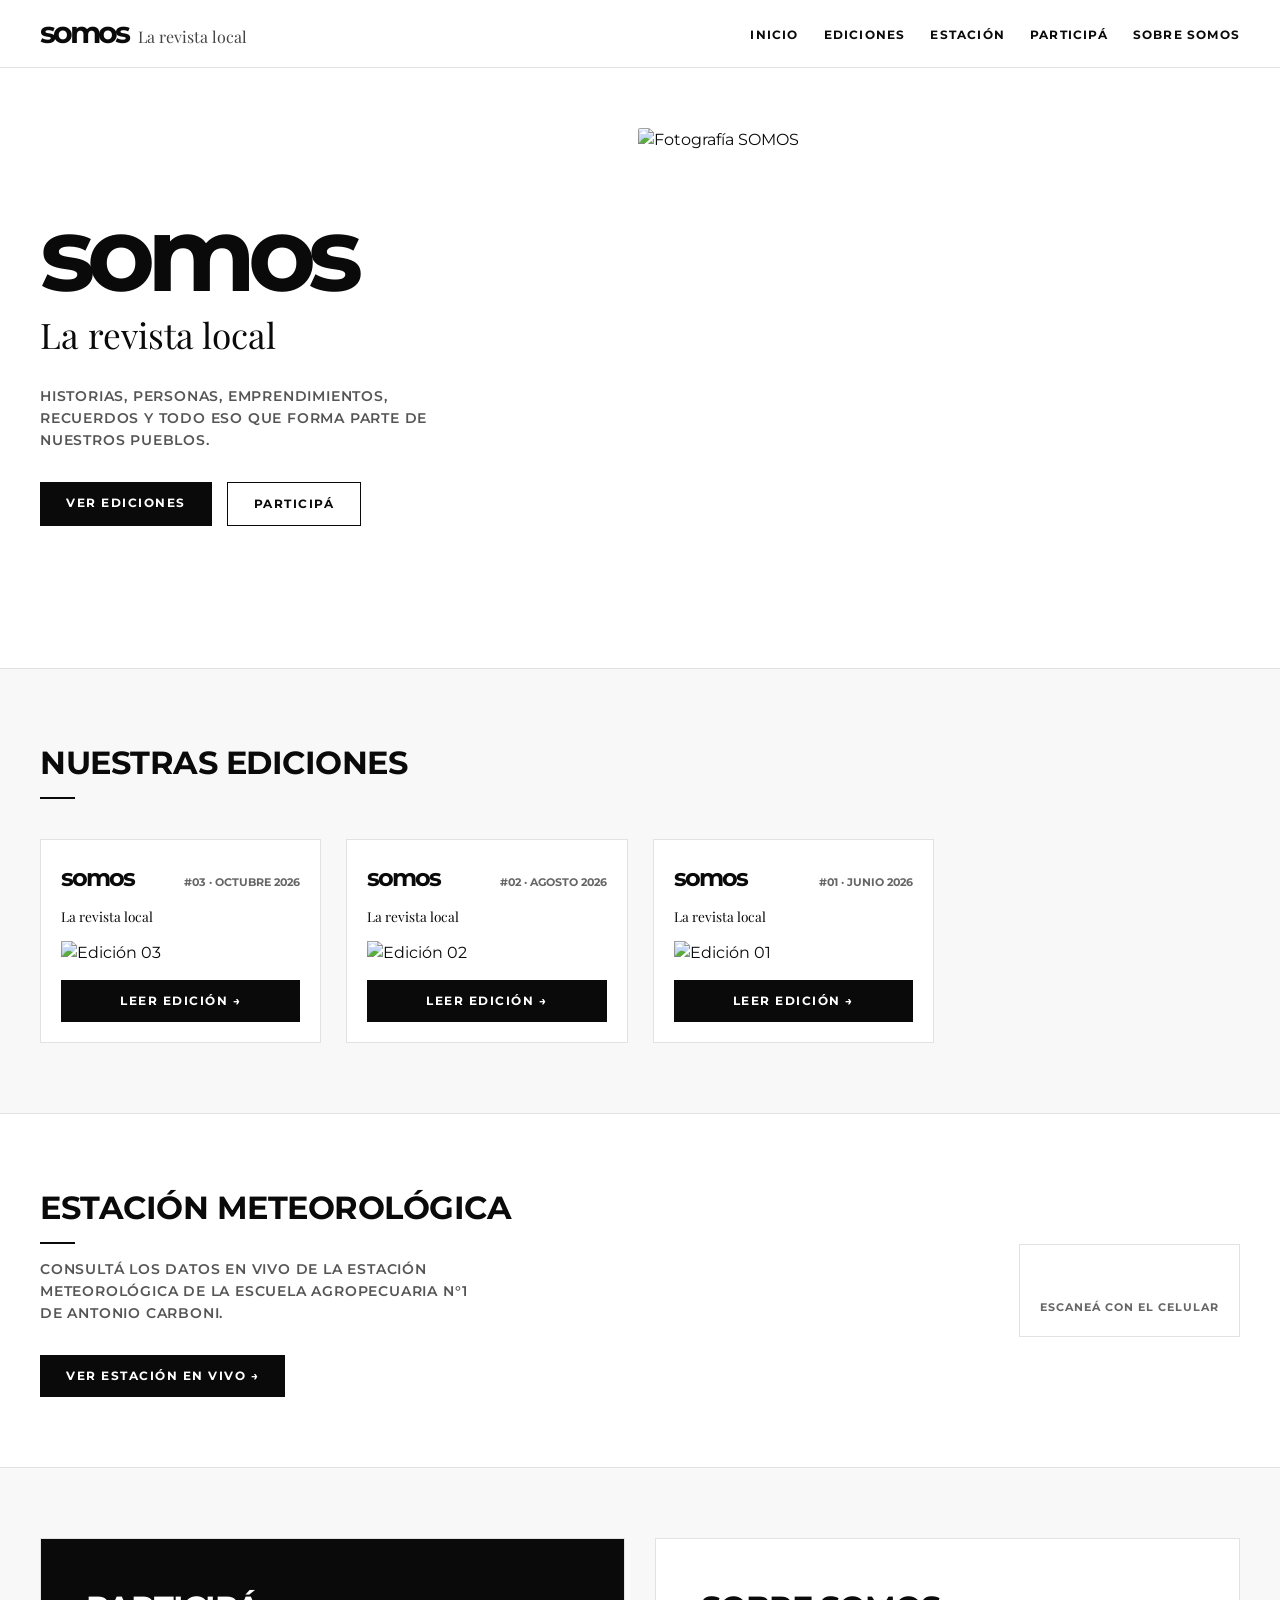
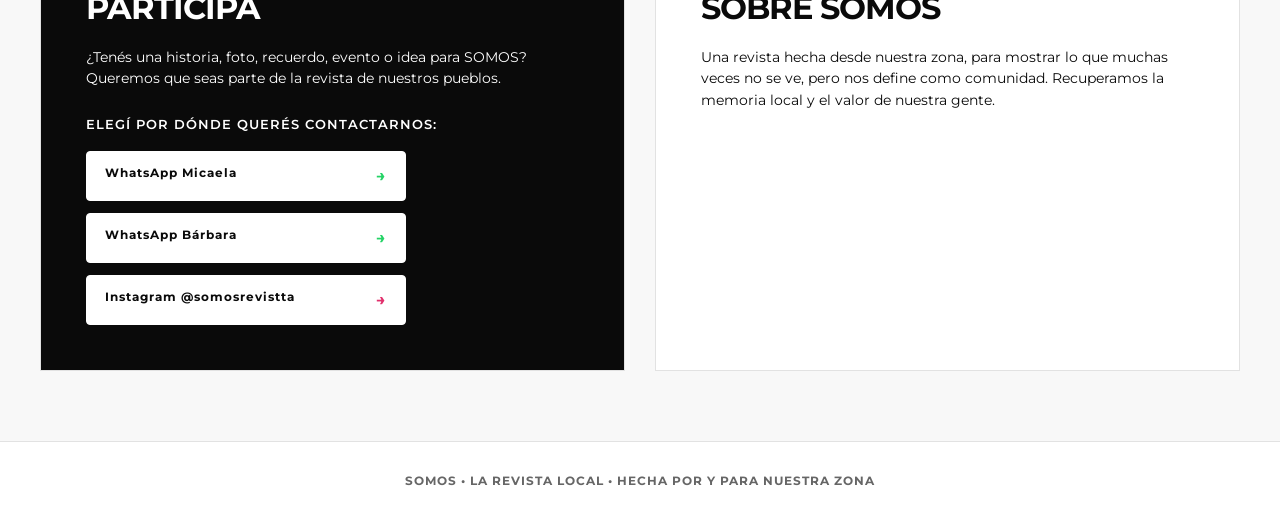
==== index.html @ d82e2e95 "Update index.html" ====
<!DOCTYPE html>
<html lang="es-AR">
<head>
<meta charset="UTF-8">
<meta name="viewport" content="width=device-width, initial-scale=1.0">
<title>SOMOS - Revista local de Antonio Carboni y la zona</title>
<meta name="description" content="SOMOS es la revista local con historias, personas, emprendimientos y recuerdos de Antonio Carboni y nuestros pueblos.">
<link rel="canonical" href="https://micatena19.github.io/somosrevista/">
<meta property="og:type" content="website">
<meta property="og:locale" content="es_AR">
<meta property="og:site_name" content="SOMOS - La revista local">
<meta property="og:title" content="SOMOS - La revista local">
<meta property="og:description" content="SOMOS es la revista local con historias, personas, emprendimientos y recuerdos de Antonio Carboni y nuestros pueblos.">
<meta property="og:url" content="https://micatena19.github.io/somosrevista/">
<link rel="preconnect" href="https://fonts.googleapis.com">
<link rel="preconnect" href="https://fonts.gstatic.com" crossorigin>
<link href="https://fonts.googleapis.com/css2?family=Inter:wght@700;800&family=Playfair+Display:ital,wght@1,400;1,600&family=Montserrat:wght@400;500;600;700&display=swap" rel="stylesheet">
<link rel="stylesheet" href="styles.css">
</head>
<body>

<nav>
  <div class="container nav-content">
    <div class="logo-nav"><h1>somos</h1><span>La revista local</span></div>
    <ul class="nav-links">
      <li><a href="#inicio">Inicio</a></li>
      <li><a href="#ediciones">Ediciones</a></li>
      <li><a href="#clima">Estación</a></li>
      <li><a href="#participa">Participá</a></li>
      <li><a href="#nosotros">Sobre SOMOS</a></li>
    </ul>
  </div>
</nav>

<section class="hero" id="inicio">
  <div class="container hero-grid">
    <div>
      <h1 class="hero-title">somos</h1>
      <div class="hero-subtitle">La revista local</div>
      <p class="hero-description">Historias, personas, emprendimientos, recuerdos y todo eso que forma parte de nuestros pueblos.</p>
      <div class="hero-buttons">
        <a href="#ediciones" class="btn btn-black">Ver Ediciones</a>
        <a href="#participa" class="btn btn-outline">Participá</a>
      </div>
    </div>
    <div class="hero-img-container"><div class="slider" id="slider"><img class="on" src="https://images.unsplash.com/photo-1513836279014-a89f7a76ae86?auto=format&fit=crop&w=1000&q=80" alt="Fotografía SOMOS"></div></div>
  </div>
</section>

<!-- Las ediciones se cargan solas desde data/ediciones.json -->
<section class="ediciones-archivo" id="ediciones">
  <div class="container">
    <div class="section-header"><h2 class="section-title">Nuestras Ediciones</h2><div class="divider"></div></div>
    <div class="ediciones-grid" id="ediciones-grid"></div>
  </div>
</section>

<section class="notas-section" id="clima">
  <div class="container clima-grid">
    <div>
      <h2 class="section-title">Estación meteorológica</h2>
      <div class="divider"></div>
      <p class="hero-description">Consultá los datos en vivo de la estación meteorológica de la Escuela Agropecuaria N°1 de Antonio Carboni.</p>
      <a href="https://www.agroclima.com/public/estacion.php?id=1555" target="_blank" rel="noopener" class="btn btn-black">Ver estación en vivo →</a>
    </div>
    <div class="qr-box"><div id="qr"></div><span>Escaneá con el celular</span></div>
  </div>
</section>

<section class="info-duo">
  <div class="container duo-grid">
    <div class="duo-box dark" id="participa">
      <h3>PARTICIPÁ</h3>
      <p>¿Tenés una historia, foto, recuerdo, evento o idea para SOMOS? Queremos que seas parte de la revista de nuestros pueblos.</p>
      <p style="margin-bottom:15px;font-weight:600;font-size:.8rem;text-transform:uppercase;letter-spacing:1px">Elegí por dónde querés contactarnos:</p>
      <div class="contacto">
        <a href="https://wa.me/5492227482381?text=Hola%20Micaela,%20quiero%20enviar%20una%20propuesta" target="_blank" rel="noopener"><span>WhatsApp Micaela</span><span style="color:#25d366;font-size:1rem">→</span></a>
        <a href="https://wa.me/5492227471621?text=Hola%20Bárbara,%20quiero%20enviar%20una%20propuesta" target="_blank" rel="noopener"><span>WhatsApp Bárbara</span><span style="color:#25d366;font-size:1rem">→</span></a>
        <a href="https://instagram.com/somosrevistta" target="_blank" rel="noopener"><span>Instagram @somosrevistta</span><span style="color:#e1306c;font-size:1rem">→</span></a>
      </div>
    </div>
    <div class="duo-box light" id="nosotros">
      <h3>SOBRE SOMOS</h3>
      <p>Una revista hecha desde nuestra zona, para mostrar lo que muchas veces no se ve, pero nos define como comunidad. Recuperamos la memoria local y el valor de nuestra gente.</p>
    </div>
  </div>
</section>

<footer><div class="container">SOMOS • LA REVISTA LOCAL • HECHA POR Y PARA NUESTRA ZONA</div></footer>

<script src="https://cdnjs.cloudflare.com/ajax/libs/qrcodejs/1.0.0/qrcode.min.js"></script>
<script>
const ESTACION_URL = "https://www.agroclima.com/public/estacion.php?id=1555";
if (window.QRCode) new QRCode(document.getElementById("qr"), {text: ESTACION_URL, width: 170, height: 170, colorDark: "#0a0a0a", colorLight: "#ffffff"});
const esc = s => String(s ?? '').replace(/[&<>"']/g, c => ({'&':'&amp;','<':'&lt;','>':'&gt;','"':'&quot;',"'":'&#39;'}[c]));
(async () => {
  let ed = [];
  try { ed = (await (await fetch('data/ediciones.json?v=' + Date.now())).json()).reverse(); } catch (e) {}
  document.getElementById('ediciones-grid').innerHTML = ed.map(e => `
    <article class="card-edicion">
      <div class="card-edicion-top"><h4>somos</h4><span>#${esc(e.numero)} · ${esc(e.fecha)}</span></div>
      <div class="tagline">La revista local</div>
      <img src="${esc(e.portada)}" alt="Edición ${esc(e.numero)}">
      <a href="edicion.html?e=${encodeURIComponent(e.numero)}" class="btn btn-black" style="display:block;text-align:center">Leer Edición →</a>
    </article>`).join('') || '<p class="vacio">Pronto vas a poder leer nuestras ediciones.</p>';
})();
</script>
<script>
(async () => {
  const box = document.getElementById('slider');
  let fotos = [];
  try { fotos = await (await fetch('data/portada.json?v=' + Date.now())).json(); } catch (e) {}
  fotos = fotos.filter(f => f.imagen);
  if (!fotos.length) return;
  box.innerHTML = fotos.map((f, i) => `<img class="${i ? '' : 'on'}" src="${esc(f.imagen)}" alt="${esc(f.descripcion || 'Fotografía SOMOS')}">`).join('');
  if (fotos.length < 2) return;
  box.insertAdjacentHTML('beforeend', '<button class="slider-btn prev" aria-label="Anterior">‹</button><button class="slider-btn next" aria-label="Siguiente">›</button><div class="dots">' + fotos.map((_, i) => `<button aria-label="Foto ${i + 1}"></button>`).join('') + '</div>');
  const imgs = [...box.querySelectorAll('img')], dots = [...box.querySelectorAll('.dots button')];
  let i = 0, t;
  const ir = n => { i = (n + imgs.length) % imgs.length; imgs.forEach((im, k) => im.classList.toggle('on', k === i)); dots.forEach((d, k) => d.classList.toggle('on', k === i)); };
  const auto = () => { clearInterval(t); t = setInterval(() => ir(i + 1), 5000); };
  box.querySelector('.prev').onclick = () => { ir(i - 1); auto(); };
  box.querySelector('.next').onclick = () => { ir(i + 1); auto(); };
  dots.forEach((d, k) => d.onclick = () => { ir(k); auto(); });
  let x0 = 0;
  box.addEventListener('touchstart', e => x0 = e.touches[0].clientX, {passive: true});
  box.addEventListener('touchend', e => { const dx = e.changedTouches[0].clientX - x0; if (Math.abs(dx) > 40) { ir(i + (dx < 0 ? 1 : -1)); auto(); } });
  ir(0); auto();
})();
</script>
</body>
</html>
---- styles.css ----
:root{--bg-color:#f8f8f8;--white:#fff;--black:#0a0a0a;--gray-border:#e2e2e2;--gray-text:#555;--font-logo:'Montserrat','Inter',sans-serif;--font-italic:'Playfair Display',serif;--font-sans:'Montserrat',sans-serif}
*{box-sizing:border-box;margin:0;padding:0}
body{background:var(--bg-color);color:var(--black);font-family:var(--font-sans);line-height:1.5;-webkit-font-smoothing:antialiased}
a{color:inherit;text-decoration:none}
img{max-width:100%;height:auto;display:block}
.container{max-width:1240px;margin:0 auto;padding:0 20px}
.btn{display:inline-block;padding:12px 26px;font-size:.75rem;font-weight:700;letter-spacing:1.5px;text-transform:uppercase;border:none;cursor:pointer;transition:all .2s ease}
.btn-black{background:var(--black);color:var(--white)}
.btn-black:hover{background:#2b2b2b}
.btn-outline{background:transparent;border:1px solid var(--black);color:var(--black)}
.btn-outline:hover{background:var(--black);color:var(--white)}
nav{background:var(--white);border-bottom:1px solid var(--gray-border);padding:18px 0;position:sticky;top:0;z-index:100}
.nav-content{display:flex;justify-content:space-between;align-items:center}
.logo-nav{display:flex;align-items:baseline;gap:10px}
.logo-nav h1{font-family:var(--font-logo);font-size:1.9rem;font-weight:700;text-transform:lowercase;letter-spacing:-3px;line-height:1}
.logo-nav span{font-family:var(--font-italic);font-size:1rem;color:#444}
.nav-links{display:flex;gap:25px;list-style:none}
.nav-links a{font-size:.75rem;font-weight:700;letter-spacing:1.2px;text-transform:uppercase}
.hero{background:var(--white);padding:60px 0;border-bottom:1px solid var(--gray-border)}
.hero-grid{display:grid;grid-template-columns:1fr 1.1fr;gap:50px;align-items:center}
.hero-title{font-family:var(--font-logo);font-size:6.5rem;font-weight:700;text-transform:lowercase;line-height:.85;letter-spacing:-8px;margin-bottom:10px}
.hero-subtitle{font-family:var(--font-italic);font-size:2.2rem;margin-bottom:25px}
.hero-description{font-size:.85rem;font-weight:600;letter-spacing:.8px;text-transform:uppercase;color:var(--gray-text);max-width:440px;margin-bottom:30px;line-height:1.6}
.hero-buttons{display:flex;gap:15px}
.hero-img-container img{width:100%;height:480px;object-fit:cover;border-radius:2px}
.ediciones-archivo{padding:70px 0;border-bottom:1px solid var(--gray-border)}
.section-header{margin-bottom:40px}
.section-title{font-family:var(--font-logo);font-size:2rem;text-transform:uppercase;letter-spacing:-.5px;font-weight:bold}
.divider{width:35px;height:2px;background:var(--black);margin:10px 0 15px}
.ediciones-grid{align-items:start;display:grid;grid-template-columns:repeat(auto-fill,minmax(280px,1fr));gap:25px}
.card-edicion{background:var(--white);border:1px solid var(--gray-border);padding:20px}
.card-edicion-top{display:flex;justify-content:space-between;align-items:baseline;margin-bottom:10px}
.card-edicion-top h4{font-family:var(--font-logo);font-size:1.5rem;text-transform:lowercase;letter-spacing:-2px}
.card-edicion-top span{font-size:.7rem;font-weight:700;text-transform:uppercase;color:#666}
.card-edicion .tagline{font-family:var(--font-italic);font-size:.85rem;margin-bottom:15px}
.card-edicion img{width:100%;height:auto;margin-bottom:15px}
.notas-section{padding:70px 0;background:var(--white);border-bottom:1px solid var(--gray-border)}
.notas-grid{align-items:start;display:grid;grid-template-columns:repeat(auto-fit,minmax(260px,1fr));gap:25px}
.nota-card{border:1px solid var(--gray-border);background:var(--white);overflow:hidden}
.nota-card img{width:100%;height:auto}
.nota-content{padding:20px}
.nota-cat{font-size:.65rem;font-weight:bold;text-transform:uppercase;letter-spacing:1px;color:#777;margin-bottom:8px}
.nota-title{font-family:var(--font-logo);font-size:1.3rem;text-transform:uppercase;line-height:1.2;margin-bottom:10px}
.nota-link{display:inline-block;font-size:.75rem;font-weight:bold;text-transform:uppercase;margin-top:10px}
.vacio{color:var(--gray-text);font-size:.85rem}
.info-duo{padding:70px 0;border-bottom:1px solid var(--gray-border)}
.duo-grid{display:grid;grid-template-columns:1fr 1fr;gap:30px}
.duo-box{padding:45px;border:1px solid var(--gray-border)}
.duo-box.dark{background:var(--black);color:var(--white)}
.duo-box.light{background:var(--white);color:var(--black)}
.duo-box h3{font-family:var(--font-logo);font-size:2rem;text-transform:uppercase;margin-bottom:15px;letter-spacing:-1px}
.duo-box p{font-size:.85rem;line-height:1.6;margin-bottom:25px}
.contacto{display:flex;flex-direction:column;gap:12px;max-width:320px}
.contacto a{background:#fff;color:#0a0a0a;padding:12px 18px;border-radius:4px;font-weight:700;font-size:.75rem;letter-spacing:1px;display:flex;justify-content:space-between;border:1px solid #fff}
footer{background:var(--white);padding:30px 0;text-align:center;font-size:.75rem;font-weight:700;letter-spacing:1px;text-transform:uppercase;color:#666}
@media(max-width:850px){.hero-grid,.duo-grid{grid-template-columns:1fr}.hero-title{font-size:4.5rem;letter-spacing:-5px}.nav-links{display:none}}
.nota-pagina{max-width:760px;margin:0 auto;padding:50px 20px 70px}
.nota-pagina img{width:100%;height:auto;margin-bottom:25px}
.nota-pagina h1{font-family:var(--font-logo);font-size:2.4rem;text-transform:uppercase;line-height:1.1;letter-spacing:-1px;margin-bottom:25px}
.nota-pagina p{font-size:1rem;line-height:1.8;margin-bottom:18px}
.nota-pagina .volver{display:inline-block;margin-top:20px}
.edicion-head{display:flex;flex-wrap:wrap;gap:35px;align-items:center;margin-bottom:60px}
.edicion-head img{width:260px;max-width:100%;height:auto}
.nota-content .btn{margin-top:6px}
[hidden]{display:none!important}
.clima-grid{display:flex;flex-wrap:wrap;gap:40px;align-items:center;justify-content:space-between}
.qr-box{text-align:center;background:#fff;border:1px solid var(--gray-border);padding:20px}
.qr-box #qr{display:inline-block}
.qr-box span{display:block;margin-top:10px;font-size:.7rem;font-weight:700;text-transform:uppercase;letter-spacing:1px;color:#666}
.editor-wrap{max-width:900px;margin:0 auto;padding:50px 20px 70px}
.editor-wrap h2{margin-bottom:10px}
.editor-wrap ol{margin:15px 0 25px 20px;font-size:.9rem;line-height:1.8}
.herramientas{display:flex;flex-wrap:wrap;gap:8px;margin:20px 0}
.editor-area{background:#222;max-height:70vh}
.editor-area img{display:block;max-width:100%}
.medida{font-size:.8rem;font-weight:700;color:var(--gray-text);margin:10px 0}
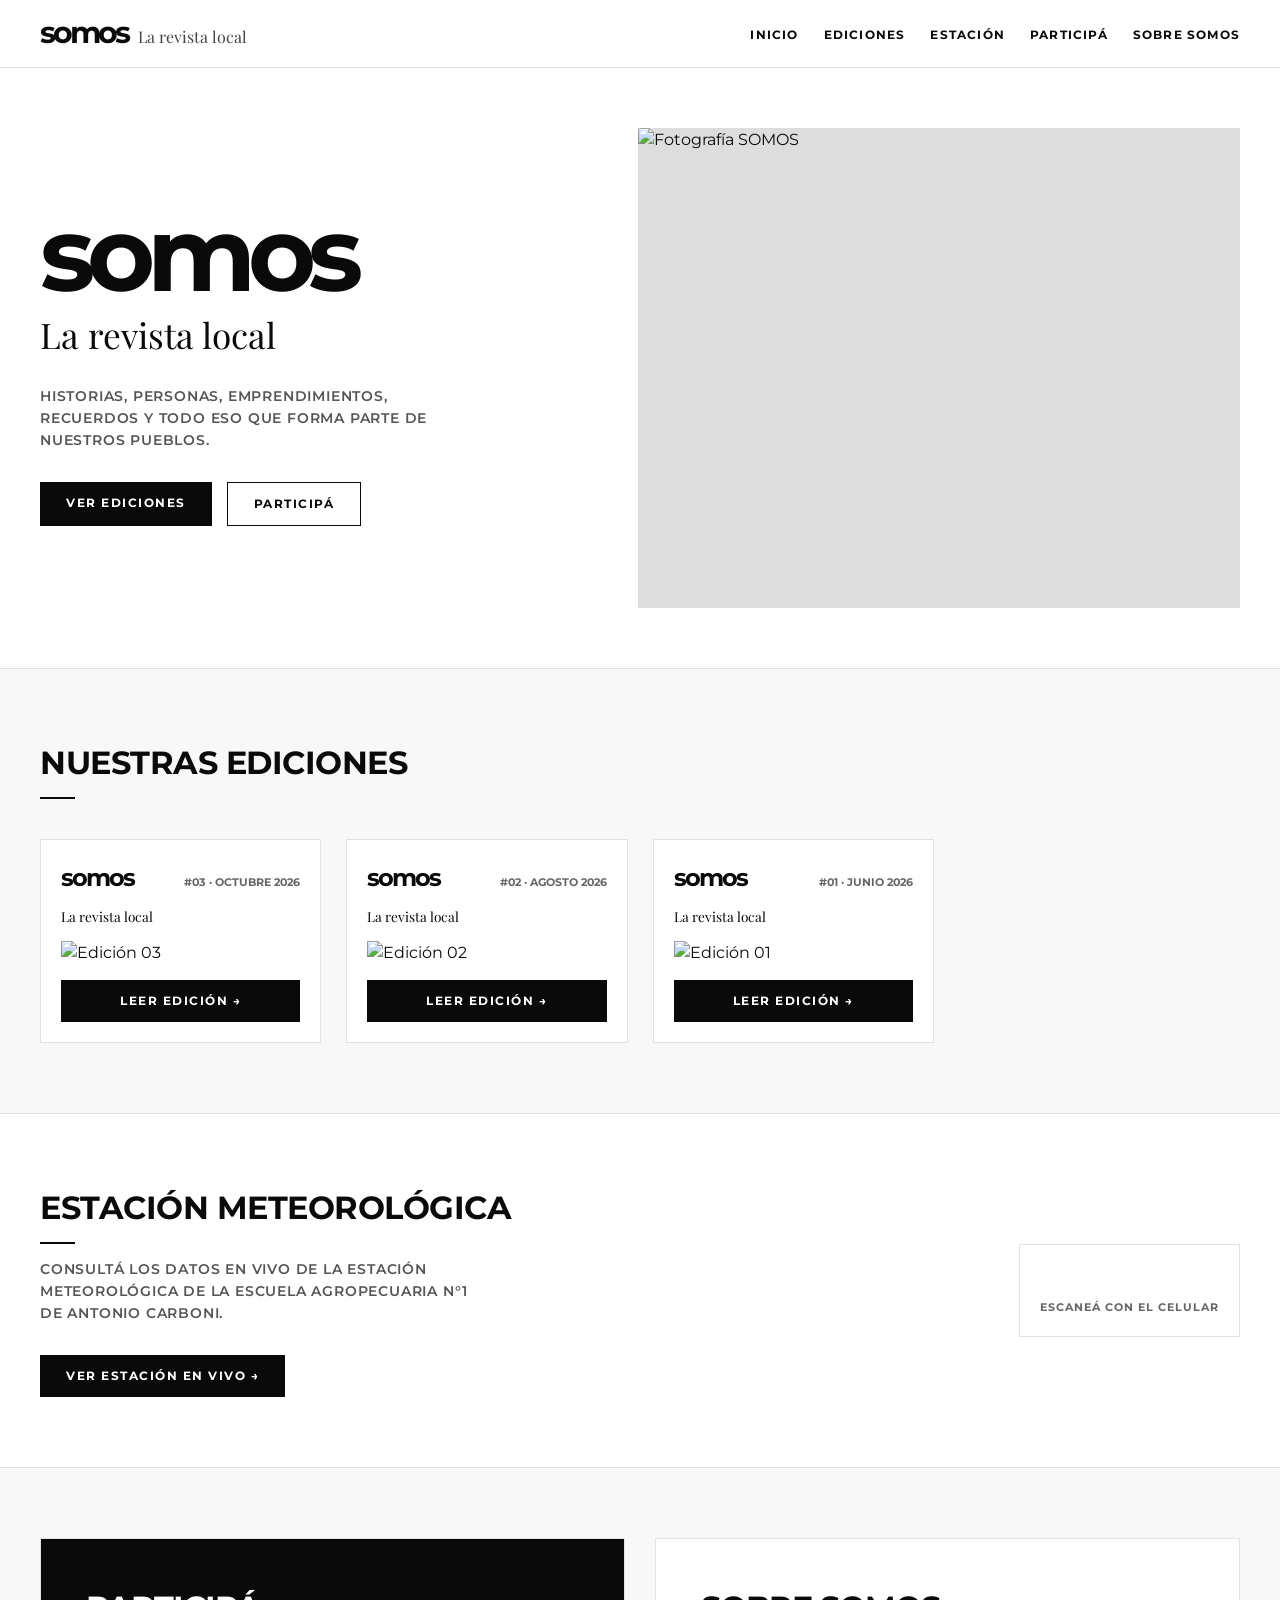
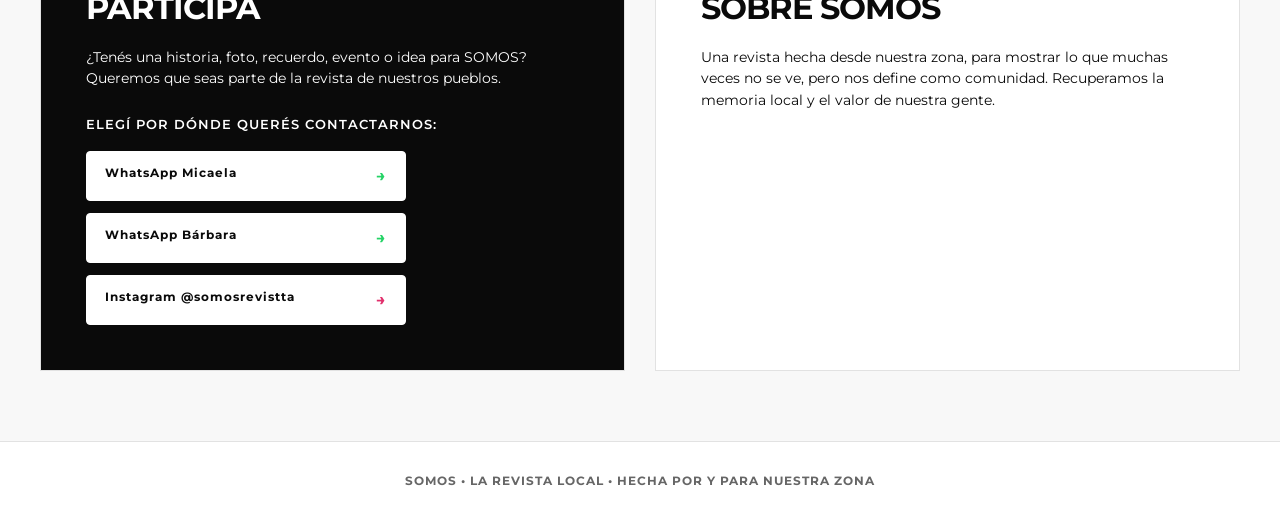
==== commit cc6a1669: "Add favicon and apple-touch-icon links Added favicon and apple-touch-icon links to the head section." ====
--- a/index.html
+++ b/index.html
@@ -15,6 +15,9 @@
 <link rel="preconnect" href="https://fonts.googleapis.com">
 <link rel="preconnect" href="https://fonts.gstatic.com" crossorigin>
 <link href="https://fonts.googleapis.com/css2?family=Inter:wght@700;800&family=Playfair+Display:ital,wght@1,400;1,600&family=Montserrat:wght@400;500;600;700&display=swap" rel="stylesheet">
+<link rel="icon" href="favicon.ico" sizes="48x48">
+<link rel="icon" type="image/png" href="favicon.png" sizes="192x192">
+<link rel="apple-touch-icon" href="apple-touch-icon.png">
 <link rel="stylesheet" href="styles.css">
 </head>
 <body>
--- a/styles.css
+++ b/styles.css
@@ -74,3 +74,13 @@
 .editor-area{background:#222;max-height:70vh}
 .editor-area img{display:block;max-width:100%}
 .medida{font-size:.8rem;font-weight:700;color:var(--gray-text);margin:10px 0}
+.slider{position:relative;height:480px;overflow:hidden;background:#ddd}
+.slider img{position:absolute;inset:0;width:100%;height:100%;opacity:0;transition:opacity .8s ease}
+.slider img.on{opacity:1}
+.slider-btn{position:absolute;top:50%;transform:translateY(-50%);z-index:2;width:42px;height:42px;border:none;background:rgba(255,255,255,.85);font-size:1.6rem;line-height:1;cursor:pointer}
+.slider-btn:hover{background:#fff}
+.slider .prev{left:10px}.slider .next{right:10px}
+.dots{position:absolute;bottom:14px;left:0;right:0;z-index:2;display:flex;justify-content:center;gap:8px}
+.dots button{width:11px;height:11px;border-radius:50%;border:1px solid #fff;background:transparent;padding:0;cursor:pointer}
+.dots button.on{background:#fff}
+@media(max-width:850px){.slider{height:320px}}
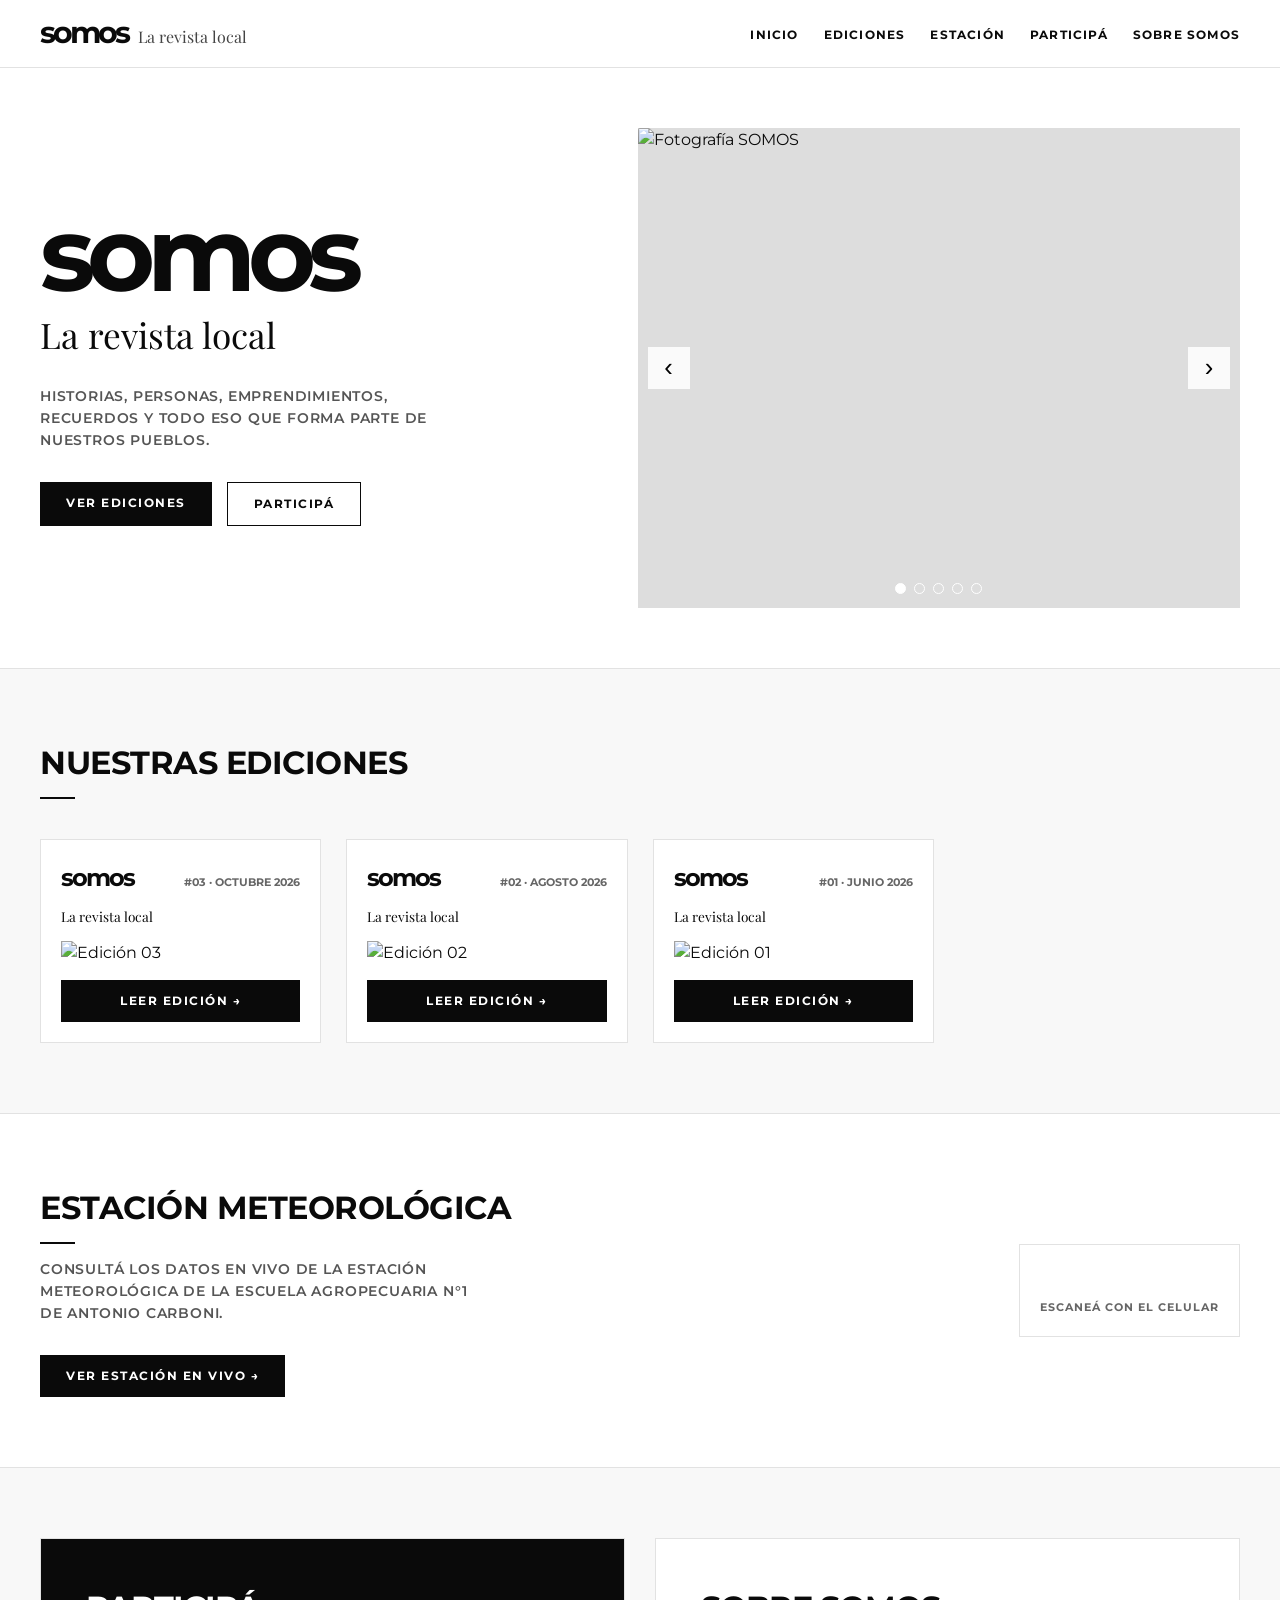
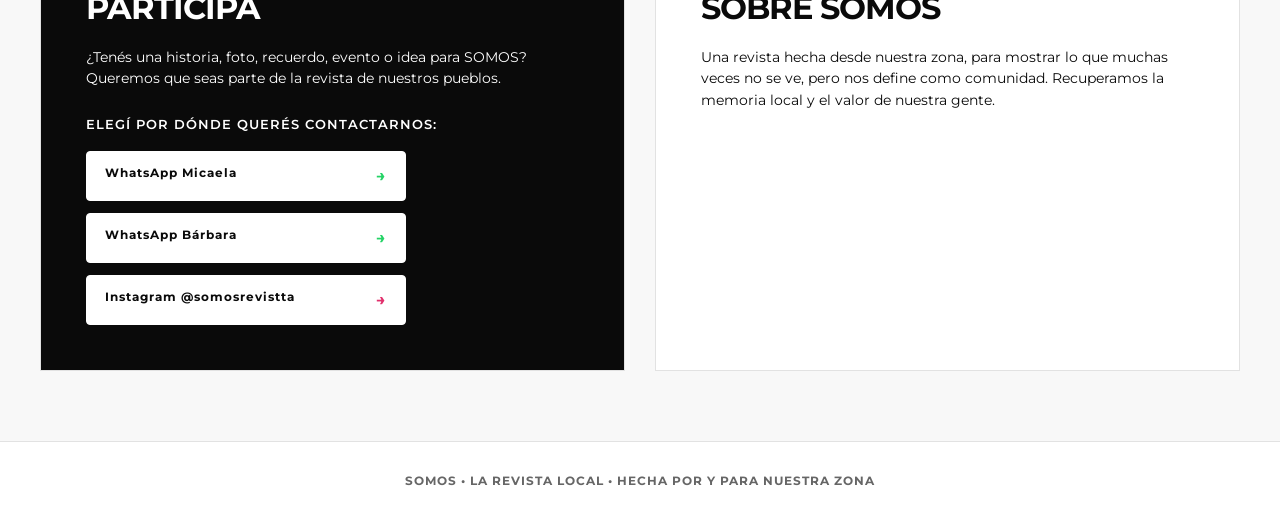
==== commit 2d93d74a: "Update index.html" ====
--- a/index.html
+++ b/index.html
@@ -121,7 +121,7 @@
   const imgs = [...box.querySelectorAll('img')], dots = [...box.querySelectorAll('.dots button')];
   let i = 0, t;
   const ir = n => { i = (n + imgs.length) % imgs.length; imgs.forEach((im, k) => im.classList.toggle('on', k === i)); dots.forEach((d, k) => d.classList.toggle('on', k === i)); };
-  const auto = () => { clearInterval(t); t = setInterval(() => ir(i + 1), 5000); };
+  const auto = () => { clearInterval(t); t = setInterval(() => ir(i + 1), 3000); };
   box.querySelector('.prev').onclick = () => { ir(i - 1); auto(); };
   box.querySelector('.next').onclick = () => { ir(i + 1); auto(); };
   dots.forEach((d, k) => d.onclick = () => { ir(k); auto(); });
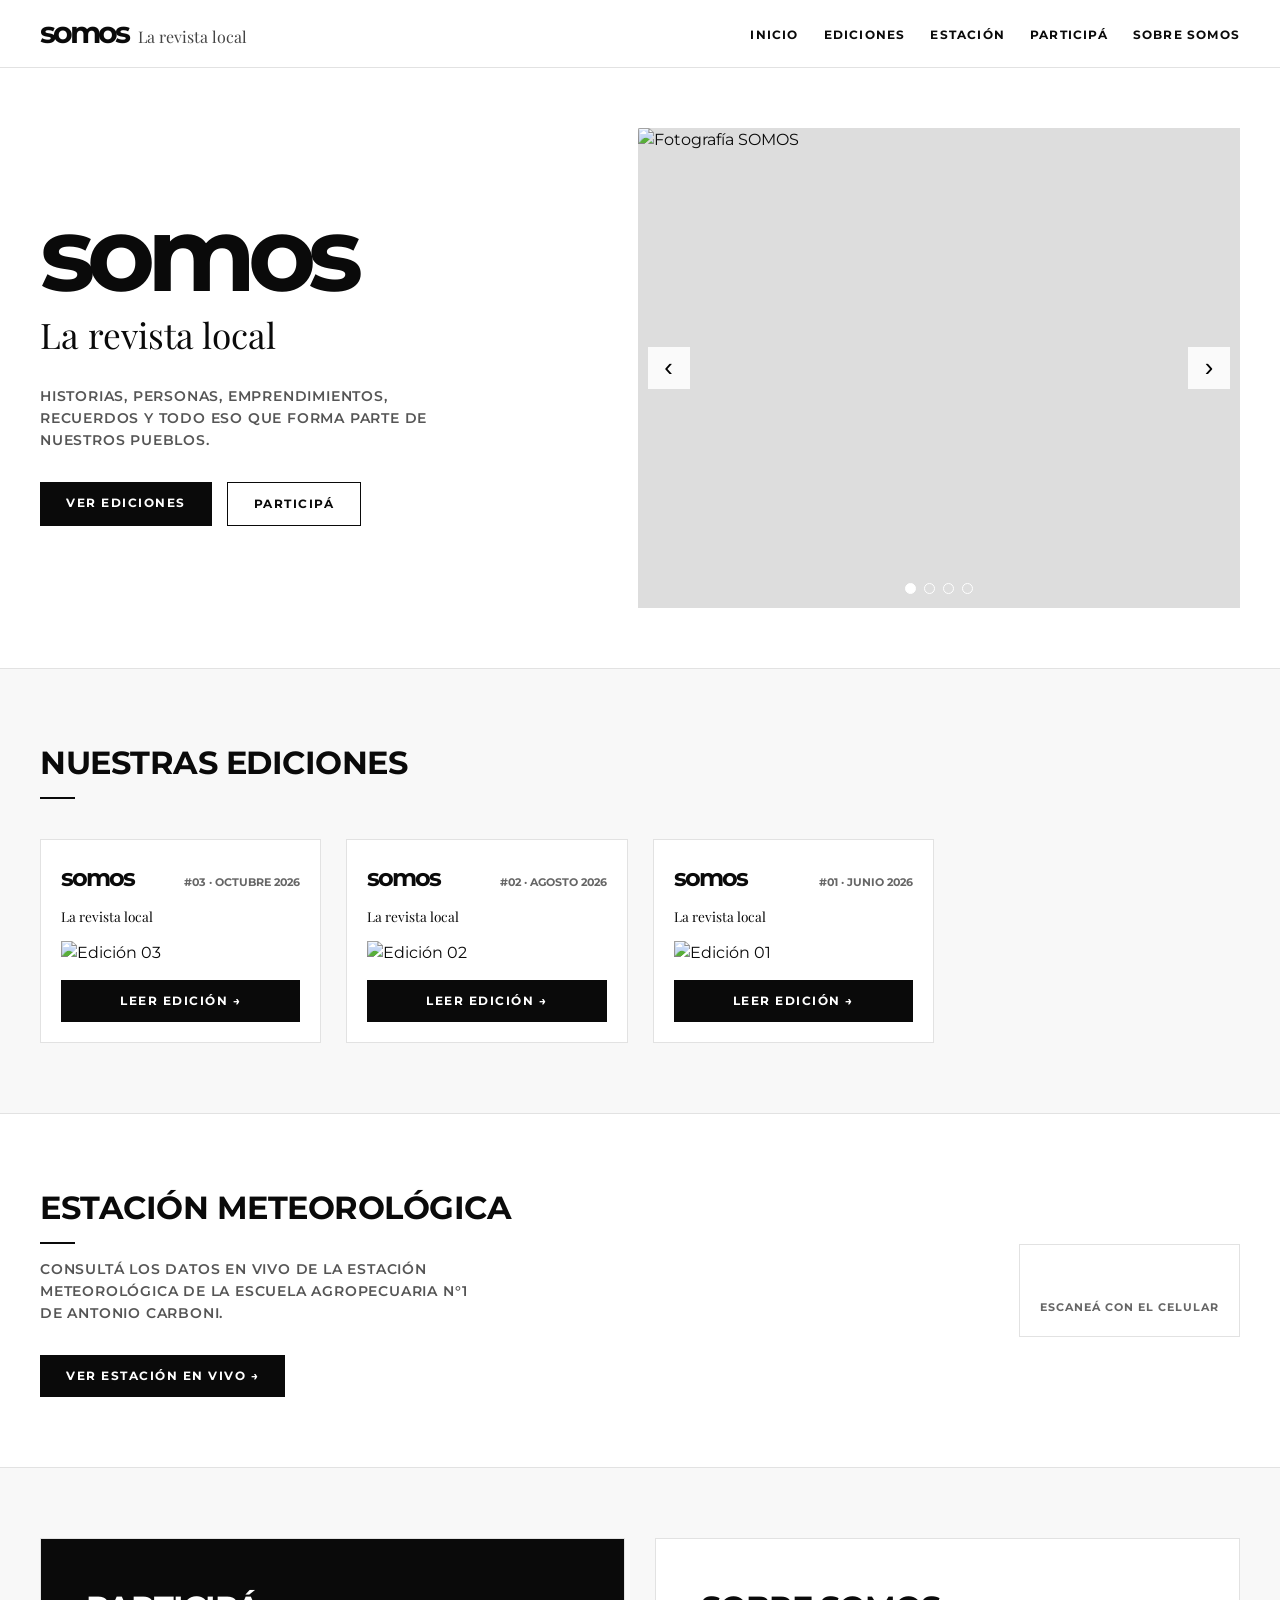
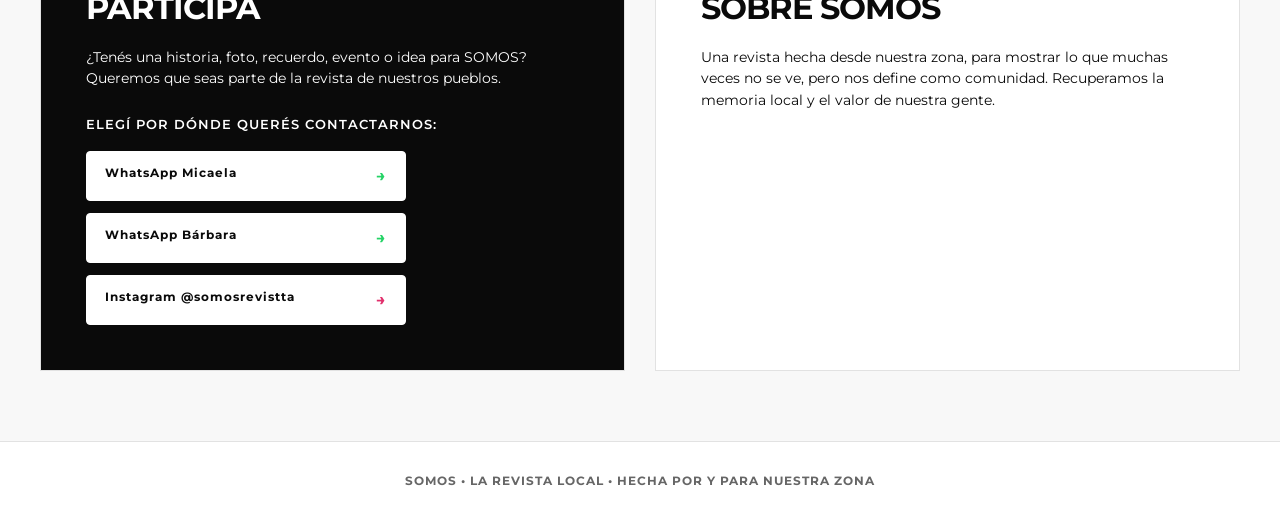
==== commit 096c2e90: "Update index.html" ====
--- a/index.html
+++ b/index.html
@@ -131,5 +131,39 @@
   ir(0); auto();
 })();
 </script>
+<script>
+(async () => {
+  let a = [];
+  try { a = await (await fetch('data/anuncios.json?v=' + Date.now())).json(); } catch (e) {}
+  const hoy = new Date().toLocaleDateString('en-CA');
+  a = a.filter(x => x.activo && (x.titulo || x.imagen) && (!x.hasta || String(x.hasta).slice(0, 10) >= hoy));
+  if (!a.length) return;
+  const clave = a.map(x => (x.titulo || '') + (x.imagen || '')).join('|');
+  try { const c = JSON.parse(localStorage.getItem('somos-anuncio') || '{}'); if (c.clave === clave && c.dia === hoy) return; } catch (e) {}
+  const m = document.createElement('div');
+  m.className = 'anuncio-fondo';
+  m.innerHTML = '<div class="anuncio" role="dialog" aria-modal="true" aria-label="Anuncio"><button class="anuncio-x" aria-label="Cerrar">×</button><span class="anuncio-tag">Anuncio</span>' +
+    a.map((x, i) => `<div class="anuncio-slide${i ? '' : ' on'}">${x.imagen ? `<img src="${esc(x.imagen)}" alt="${esc(x.titulo || 'Anuncio')}">` : ''}
+      <div class="anuncio-cuerpo${x.imagen ? '' : ' sin-img'}">${x.titulo ? `<h3>${esc(x.titulo)}</h3>` : ''}${x.texto ? `<p>${esc(x.texto).replace(/\n/g, '<br>')}</p>` : ''}${x.enlace ? `<a href="${esc(x.enlace)}" target="_blank" rel="noopener" class="btn btn-black">${esc(x.boton || 'Más información')}</a>` : ''}</div></div>`).join('') +
+    (a.length > 1 ? '<div class="anuncio-dots">' + a.map((_, i) => `<button aria-label="Anuncio ${i + 1}"></button>`).join('') + '</div>' : '') + '</div>';
+  let t;
+  const cerrar = () => { clearInterval(t); m.remove(); document.removeEventListener('keydown', tecla); try { localStorage.setItem('somos-anuncio', JSON.stringify({clave, dia: hoy})); } catch (e) {} };
+  const tecla = e => { if (e.key === 'Escape') cerrar(); };
+  m.querySelector('.anuncio-x').onclick = cerrar;
+  m.addEventListener('click', e => { if (e.target === m) cerrar(); });
+  document.addEventListener('keydown', tecla);
+  if (a.length > 1) {
+    const sl = [...m.querySelectorAll('.anuncio-slide')], ds = [...m.querySelectorAll('.anuncio-dots button')];
+    let i = 0;
+    const ir = n => { i = (n + sl.length) % sl.length; sl.forEach((s, k) => s.classList.toggle('on', k === i)); ds.forEach((d, k) => d.classList.toggle('on', k === i)); };
+    const auto = () => { clearInterval(t); t = setInterval(() => ir(i + 1), 6000); };
+    ds.forEach((d, k) => d.onclick = () => { ir(k); auto(); });
+    m.querySelector('.anuncio').addEventListener('mouseenter', () => clearInterval(t));
+    m.querySelector('.anuncio').addEventListener('mouseleave', auto);
+    ir(0); auto();
+  }
+  setTimeout(() => { document.body.appendChild(m); m.querySelector('.anuncio-x').focus(); }, 1200);
+})();
+</script>
 </body>
 </html>
--- a/styles.css
+++ b/styles.css
@@ -84,3 +84,9 @@
 .dots button{width:11px;height:11px;border-radius:50%;border:1px solid #fff;background:transparent;padding:0;cursor:pointer}
 .dots button.on{background:#fff}
 @media(max-width:850px){.slider{height:320px}}
+.nota-pagina h2{font-family:var(--font-logo);font-size:1.5rem;text-transform:uppercase;letter-spacing:-.5px;margin:40px 0 15px}
+.nota-pagina blockquote{border-left:3px solid var(--black);padding:6px 0 6px 22px;margin:30px 0;font-family:var(--font-italic);font-size:1.35rem;line-height:1.5}
+.nota-pagina ul{margin:0 0 20px 22px;line-height:1.9}
+.nota-pagina figure{margin:35px 0}
+.nota-pagina figure img{margin-bottom:8px}
+.nota-pagina figcaption{font-size:.8rem;color:var(--gray-text);font-style:italic}
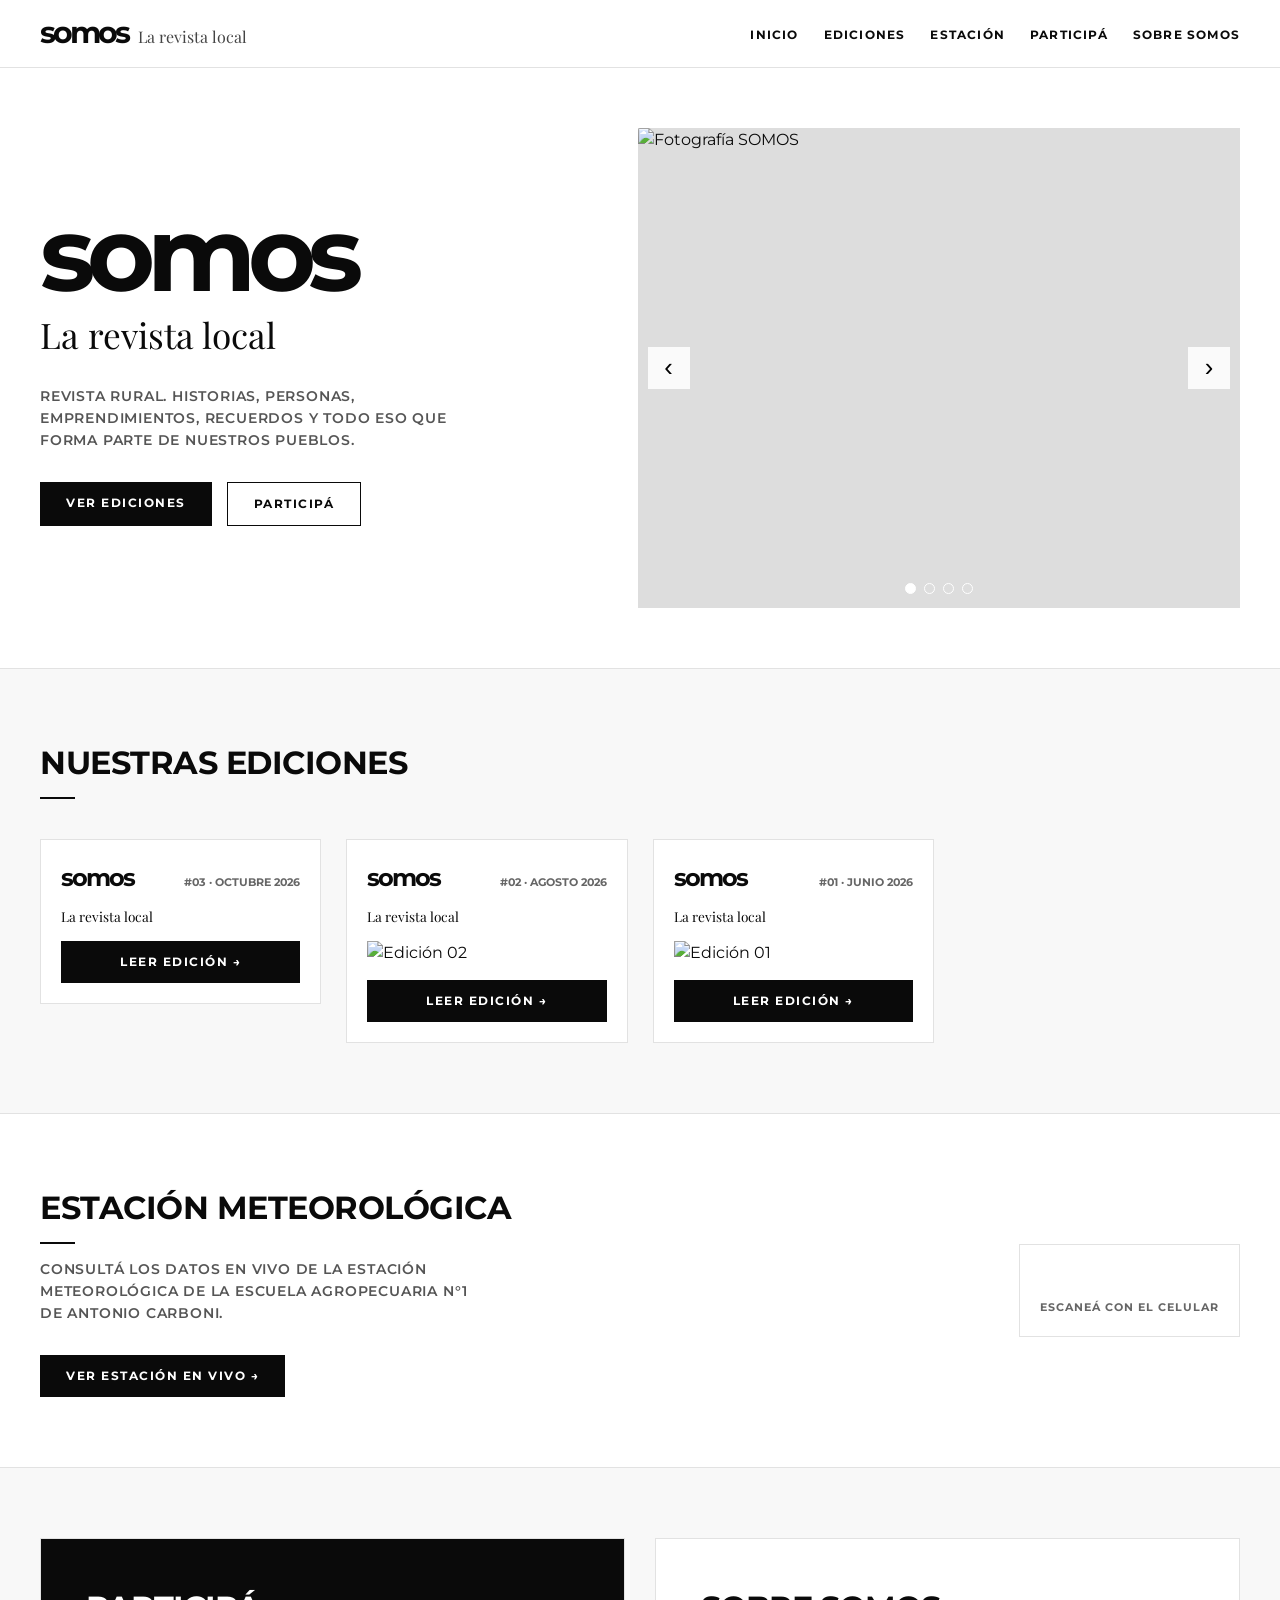
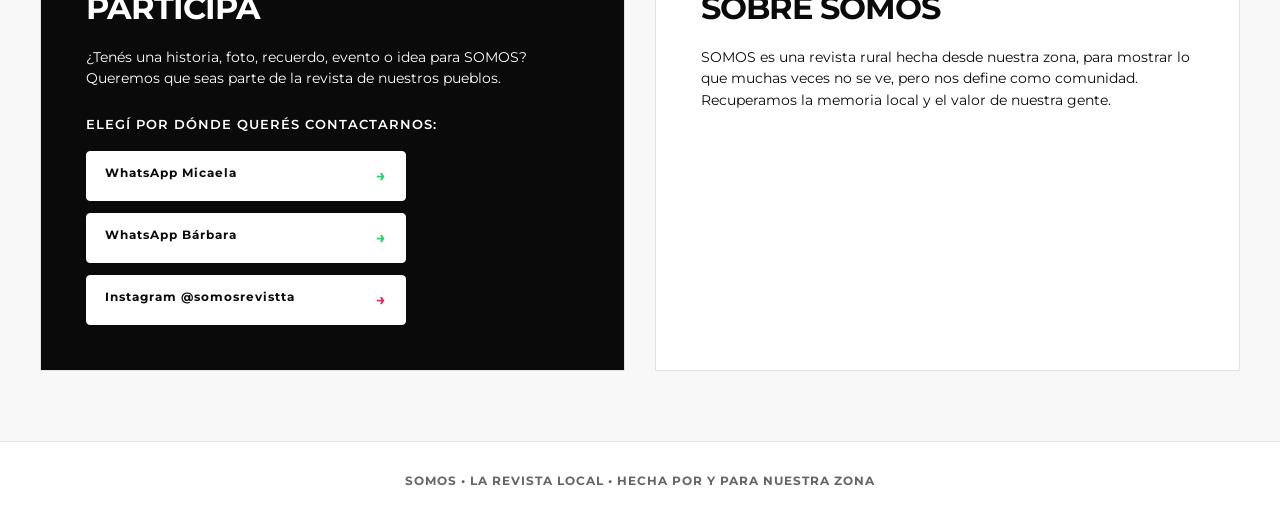
==== commit 3a01f132: "Update index.html for rural magazine theme" ====
--- a/index.html
+++ b/index.html
@@ -3,14 +3,16 @@
 <head>
 <meta charset="UTF-8">
 <meta name="viewport" content="width=device-width, initial-scale=1.0">
-<title>SOMOS - Revista local de Antonio Carboni y la zona</title>
-<meta name="description" content="SOMOS es la revista local con historias, personas, emprendimientos y recuerdos de Antonio Carboni y nuestros pueblos.">
+<title>SOMOS - Revista rural de Antonio Carboni y la zona</title>
+<meta name="google-site-verification" content="fI-RwMjSkTj6nxa3U_C-xb0-NPNec0HfRfJ3nPQOZGA" />
+<meta name="description" content="SOMOS es una revista rural: historias, personas, emprendimientos y recuerdos de Antonio Carboni y nuestros pueblos.">
+<script type="application/ld+json">{"@context": "https://schema.org", "@type": "WebSite", "name": "SOMOS - Revista rural", "alternateName": ["Revista rural SOMOS", "Revista SOMOS", "SOMOS la revista local"], "url": "https://micatena19.github.io/somosrevista/", "inLanguage": "es-AR", "description": "SOMOS es una revista rural: historias, personas, emprendimientos y recuerdos de Antonio Carboni y nuestros pueblos.", "publisher": {"@type": "Organization", "name": "SOMOS", "sameAs": ["https://instagram.com/somosrevistta"]}}</script>
 <link rel="canonical" href="https://micatena19.github.io/somosrevista/">
 <meta property="og:type" content="website">
 <meta property="og:locale" content="es_AR">
-<meta property="og:site_name" content="SOMOS - La revista local">
-<meta property="og:title" content="SOMOS - La revista local">
-<meta property="og:description" content="SOMOS es la revista local con historias, personas, emprendimientos y recuerdos de Antonio Carboni y nuestros pueblos.">
+<meta property="og:site_name" content="SOMOS - Revista rural">
+<meta property="og:title" content="SOMOS - Revista rural">
+<meta property="og:description" content="SOMOS es una revista rural: historias, personas, emprendimientos y recuerdos de Antonio Carboni y nuestros pueblos.">
 <meta property="og:url" content="https://micatena19.github.io/somosrevista/">
 <link rel="preconnect" href="https://fonts.googleapis.com">
 <link rel="preconnect" href="https://fonts.gstatic.com" crossorigin>
@@ -33,6 +35,7 @@
       <li><a href="#nosotros">Sobre SOMOS</a></li>
     </ul>
   </div>
+  <div class="container" id="barra-anuncio"></div>
 </nav>
 
 <section class="hero" id="inicio">
@@ -40,7 +43,7 @@
     <div>
       <h1 class="hero-title">somos</h1>
       <div class="hero-subtitle">La revista local</div>
-      <p class="hero-description">Historias, personas, emprendimientos, recuerdos y todo eso que forma parte de nuestros pueblos.</p>
+      <p class="hero-description">Revista rural. Historias, personas, emprendimientos, recuerdos y todo eso que forma parte de nuestros pueblos.</p>
       <div class="hero-buttons">
         <a href="#ediciones" class="btn btn-black">Ver Ediciones</a>
         <a href="#participa" class="btn btn-outline">Participá</a>
@@ -70,6 +73,17 @@
   </div>
 </section>
 
+<section class="notas-section" id="suscribite" hidden>
+  <div class="container duo-grid" id="suscribite-cajas"></div>
+</section>
+
+<section class="ediciones-archivo" id="auspiciantes" hidden>
+  <div class="container">
+    <div class="section-header"><h2 class="section-title">Nos acompañan</h2><div class="divider"></div></div>
+    <div class="auspiciantes-grid" id="auspiciantes-grid"></div>
+  </div>
+</section>
+
 <section class="info-duo">
   <div class="container duo-grid">
     <div class="duo-box dark" id="participa">
@@ -84,7 +98,7 @@
     </div>
     <div class="duo-box light" id="nosotros">
       <h3>SOBRE SOMOS</h3>
-      <p>Una revista hecha desde nuestra zona, para mostrar lo que muchas veces no se ve, pero nos define como comunidad. Recuperamos la memoria local y el valor de nuestra gente.</p>
+      <p>SOMOS es una revista rural hecha desde nuestra zona, para mostrar lo que muchas veces no se ve, pero nos define como comunidad. Recuperamos la memoria local y el valor de nuestra gente.</p>
     </div>
   </div>
 </section>
@@ -92,6 +106,7 @@
 <footer><div class="container">SOMOS • LA REVISTA LOCAL • HECHA POR Y PARA NUESTRA ZONA</div></footer>
 
 <script src="https://cdnjs.cloudflare.com/ajax/libs/qrcodejs/1.0.0/qrcode.min.js"></script>
+<script src="barra.js"></script>
 <script>
 const ESTACION_URL = "https://www.agroclima.com/public/estacion.php?id=1555";
 if (window.QRCode) new QRCode(document.getElementById("qr"), {text: ESTACION_URL, width: 170, height: 170, colorDark: "#0a0a0a", colorLight: "#ffffff"});
@@ -103,7 +118,7 @@
     <article class="card-edicion">
       <div class="card-edicion-top"><h4>somos</h4><span>#${esc(e.numero)} · ${esc(e.fecha)}</span></div>
       <div class="tagline">La revista local</div>
-      <img src="${esc(e.portada)}" alt="Edición ${esc(e.numero)}">
+      ${e.portada ? `<img src="${esc(e.portada)}" alt="Edición ${esc(e.numero)}">` : ''}
       <a href="edicion.html?e=${encodeURIComponent(e.numero)}" class="btn btn-black" style="display:block;text-align:center">Leer Edición →</a>
     </article>`).join('') || '<p class="vacio">Pronto vas a poder leer nuestras ediciones.</p>';
 })();
@@ -133,13 +148,17 @@
 </script>
 <script>
 (async () => {
+  const UNA_VEZ_POR_VISITA = true;  // false = sale cada vez que se abre el inicio; true = una sola vez por visita
+  const ROTACION_MS = 2500;        // cada cuántos milisegundos cambia de anuncio (2500 = 2,5 segundos)
   let a = [];
   try { a = await (await fetch('data/anuncios.json?v=' + Date.now())).json(); } catch (e) {}
   const hoy = new Date().toLocaleDateString('en-CA');
-  a = a.filter(x => x.activo && (x.titulo || x.imagen) && (!x.hasta || String(x.hasta).slice(0, 10) >= hoy));
+  const dd = x => String(x.donde || '').toLowerCase();
+  const enVentana = x => !dd(x) || dd(x).includes('ventana') || dd(x) === 'ambos';
+  a = a.filter(x => x.activo && enVentana(x) && (x.titulo || x.imagen) && (!x.hasta || String(x.hasta).slice(0, 10) >= hoy));
   if (!a.length) return;
   const clave = a.map(x => (x.titulo || '') + (x.imagen || '')).join('|');
-  try { const c = JSON.parse(localStorage.getItem('somos-anuncio') || '{}'); if (c.clave === clave && c.dia === hoy) return; } catch (e) {}
+  if (UNA_VEZ_POR_VISITA) { try { if (sessionStorage.getItem('somos-visita')) return; sessionStorage.setItem('somos-visita', '1'); } catch (e) {} }
   const m = document.createElement('div');
   m.className = 'anuncio-fondo';
   m.innerHTML = '<div class="anuncio" role="dialog" aria-modal="true" aria-label="Anuncio"><button class="anuncio-x" aria-label="Cerrar">×</button><span class="anuncio-tag">Anuncio</span>' +
@@ -147,7 +166,7 @@
       <div class="anuncio-cuerpo${x.imagen ? '' : ' sin-img'}">${x.titulo ? `<h3>${esc(x.titulo)}</h3>` : ''}${x.texto ? `<p>${esc(x.texto).replace(/\n/g, '<br>')}</p>` : ''}${x.enlace ? `<a href="${esc(x.enlace)}" target="_blank" rel="noopener" class="btn btn-black">${esc(x.boton || 'Más información')}</a>` : ''}</div></div>`).join('') +
     (a.length > 1 ? '<div class="anuncio-dots">' + a.map((_, i) => `<button aria-label="Anuncio ${i + 1}"></button>`).join('') + '</div>' : '') + '</div>';
   let t;
-  const cerrar = () => { clearInterval(t); m.remove(); document.removeEventListener('keydown', tecla); try { localStorage.setItem('somos-anuncio', JSON.stringify({clave, dia: hoy})); } catch (e) {} };
+  const cerrar = () => { clearInterval(t); m.remove(); document.removeEventListener('keydown', tecla); };
   const tecla = e => { if (e.key === 'Escape') cerrar(); };
   m.querySelector('.anuncio-x').onclick = cerrar;
   m.addEventListener('click', e => { if (e.target === m) cerrar(); });
@@ -156,7 +175,7 @@
     const sl = [...m.querySelectorAll('.anuncio-slide')], ds = [...m.querySelectorAll('.anuncio-dots button')];
     let i = 0;
     const ir = n => { i = (n + sl.length) % sl.length; sl.forEach((s, k) => s.classList.toggle('on', k === i)); ds.forEach((d, k) => d.classList.toggle('on', k === i)); };
-    const auto = () => { clearInterval(t); t = setInterval(() => ir(i + 1), 6000); };
+    const auto = () => { clearInterval(t); t = setInterval(() => ir(i + 1), ROTACION_MS); };
     ds.forEach((d, k) => d.onclick = () => { ir(k); auto(); });
     m.querySelector('.anuncio').addEventListener('mouseenter', () => clearInterval(t));
     m.querySelector('.anuncio').addEventListener('mouseleave', auto);
--- a/styles.css
+++ b/styles.css
@@ -90,3 +90,35 @@
 .nota-pagina figure{margin:35px 0}
 .nota-pagina figure img{margin-bottom:8px}
 .nota-pagina figcaption{font-size:.8rem;color:var(--gray-text);font-style:italic}
+@keyframes aparece{from{opacity:0}to{opacity:1}}
+.anuncio-fondo{position:fixed;inset:0;background:rgba(0,0,0,.6);z-index:1000;display:flex;align-items:center;justify-content:center;padding:20px;animation:aparece .3s ease}
+.anuncio{position:relative;background:#fff;width:100%;max-width:440px;max-height:90vh;overflow:auto;border-radius:4px;box-shadow:0 20px 60px rgba(0,0,0,.35)}
+.anuncio-x{position:absolute;top:8px;right:8px;z-index:2;width:36px;height:36px;border:none;border-radius:50%;background:rgba(255,255,255,.95);font-size:1.5rem;line-height:1;cursor:pointer;box-shadow:0 1px 4px rgba(0,0,0,.3)}
+.anuncio-tag{position:absolute;top:14px;left:14px;z-index:2;background:#0a0a0a;color:#fff;font-size:.6rem;font-weight:700;letter-spacing:1px;text-transform:uppercase;padding:4px 8px}
+.anuncio-slide{display:none}.anuncio-slide.on{display:block}
+.anuncio-slide img{width:100%;height:auto;display:block}
+.anuncio-cuerpo{padding:22px}.anuncio-cuerpo.sin-img{padding-top:58px}
+.anuncio-cuerpo h3{font-family:var(--font-logo);font-size:1.4rem;text-transform:uppercase;line-height:1.15;margin-bottom:8px}
+.anuncio-cuerpo p{font-size:.9rem;margin-bottom:16px;color:var(--gray-text)}
+.anuncio-dots{display:flex;justify-content:center;gap:8px;padding:0 0 18px}
+.anuncio-dots button{width:9px;height:9px;border-radius:50%;border:1px solid #0a0a0a;background:transparent;padding:0;cursor:pointer}
+.anuncio-dots button.on{background:#0a0a0a}
+.nota-pagina .bajada{font-family:var(--font-italic);font-size:1.3rem;line-height:1.4;color:var(--gray-text);margin:-10px 0 28px}
+.nota-sub{font-family:var(--font-italic);font-size:.95rem;line-height:1.4;color:var(--gray-text);margin-bottom:12px}
+#barra-anuncio:empty{display:none}
+.barra{position:relative;display:flex;align-items:center;gap:14px;background:#fff;border:1px solid var(--gray-border);border-left:4px solid var(--black);padding:8px 44px 8px 12px;margin-bottom:30px;min-height:68px;animation:aparece .4s ease}
+.barra-tag{flex:none;font-size:.6rem;font-weight:700;letter-spacing:1px;text-transform:uppercase;background:#0a0a0a;color:#fff;padding:3px 7px}
+.barra-slides{flex:1;min-width:0}
+.barra-slide{display:none;align-items:center;gap:12px;color:inherit}
+.barra-slide.on{display:flex}
+.barra-slide img{flex:none;height:52px;width:auto;max-width:96px;margin:0;object-fit:contain}
+.barra-txt{flex:1;min-width:0;font-size:.85rem;line-height:1.3;white-space:nowrap;overflow:hidden;text-overflow:ellipsis}
+.barra-btn{flex:none;font-size:.7rem;font-weight:700;text-transform:uppercase;letter-spacing:1px;border:1px solid var(--black);padding:7px 12px}
+.barra-x{position:absolute;top:6px;right:6px;width:28px;height:28px;border:none;background:transparent;font-size:1.3rem;line-height:1;cursor:pointer}
+@media(max-width:600px){.barra-btn,.barra-tag{display:none}}
+#barra-anuncio .barra{margin:12px 0 0;min-height:52px;padding:5px 40px 5px 10px}
+#barra-anuncio .barra-slide img{height:38px}
+.auspiciantes-grid{display:grid;grid-template-columns:repeat(auto-fill,minmax(160px,1fr));gap:16px}
+.auspiciante{display:flex;align-items:center;justify-content:center;height:100px;padding:14px;background:#fff;border:1px solid var(--gray-border);font-weight:700;font-size:.8rem;text-transform:uppercase;letter-spacing:.5px;text-align:center}
+.auspiciante img{max-width:100%;max-height:70px;width:auto;height:auto;object-fit:contain}
+a.auspiciante:hover{border-color:var(--black)}
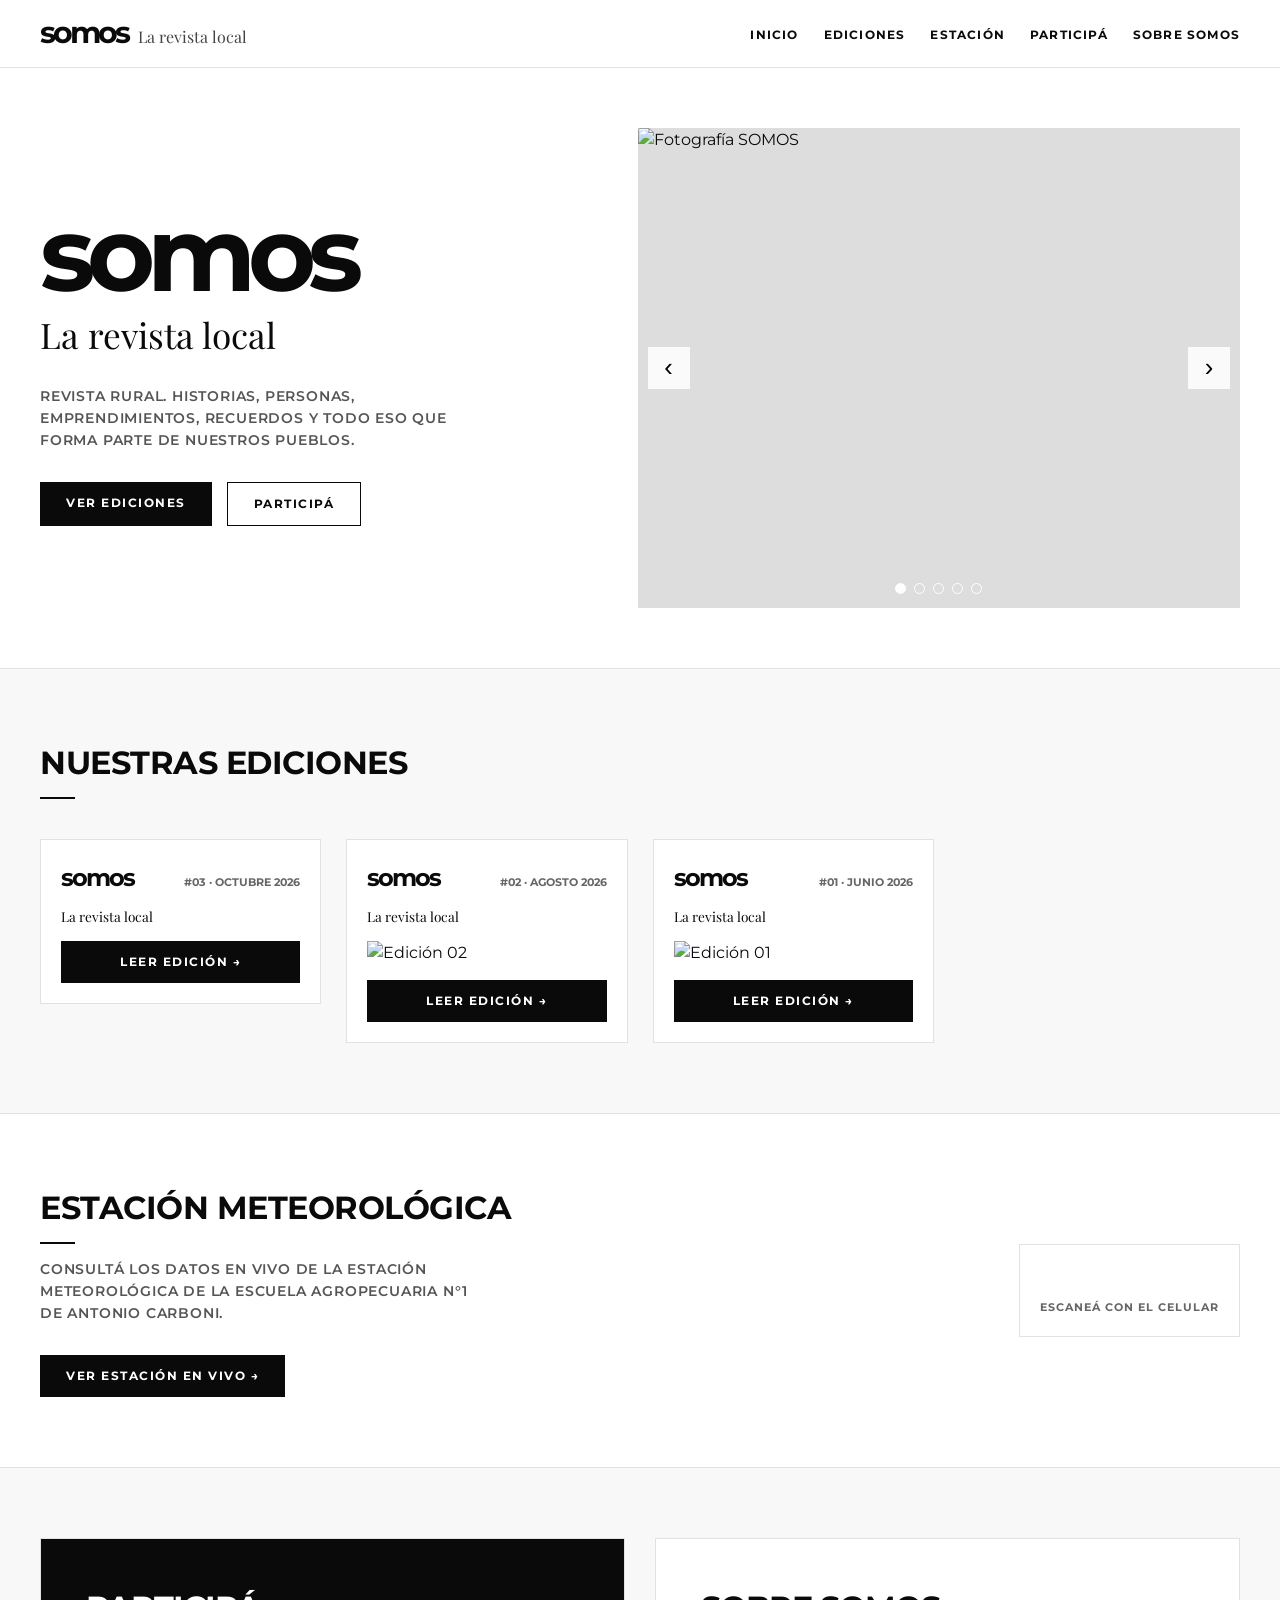
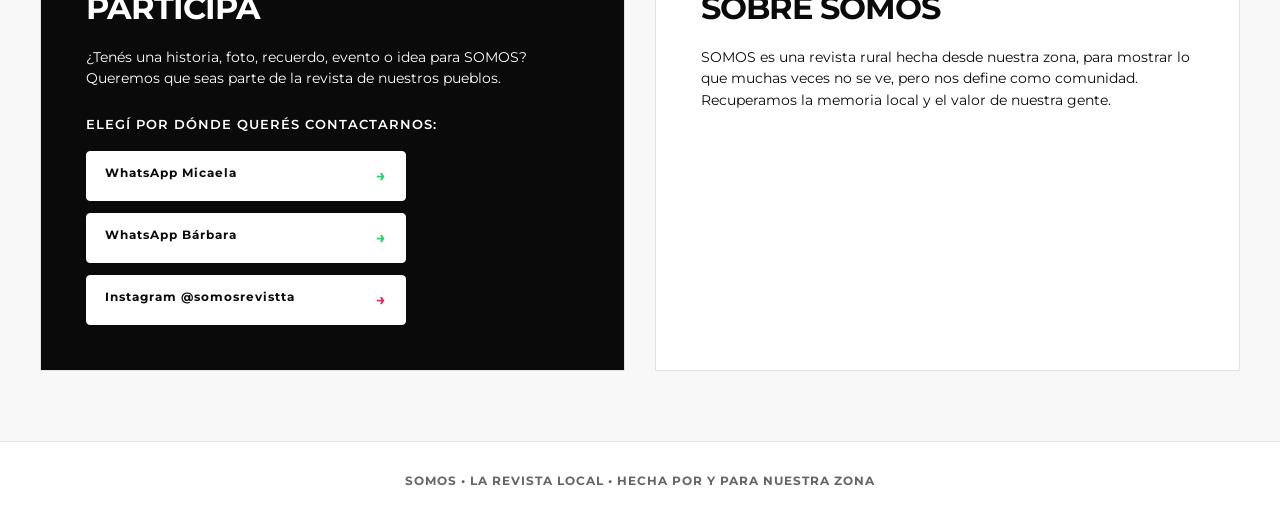
==== commit 3ffb1a12: "Filter out drafts from fetched editions" ====
--- a/index.html
+++ b/index.html
@@ -113,7 +113,7 @@
 const esc = s => String(s ?? '').replace(/[&<>"']/g, c => ({'&':'&amp;','<':'&lt;','>':'&gt;','"':'&quot;',"'":'&#39;'}[c]));
 (async () => {
   let ed = [];
-  try { ed = (await (await fetch('data/ediciones.json?v=' + Date.now())).json()).reverse(); } catch (e) {}
+  try { ed = (await (await fetch('data/ediciones.json?v=' + Date.now())).json()).filter(x => !x.borrador).reverse(); } catch (e) {}
   document.getElementById('ediciones-grid').innerHTML = ed.map(e => `
     <article class="card-edicion">
       <div class="card-edicion-top"><h4>somos</h4><span>#${esc(e.numero)} · ${esc(e.fecha)}</span></div>
